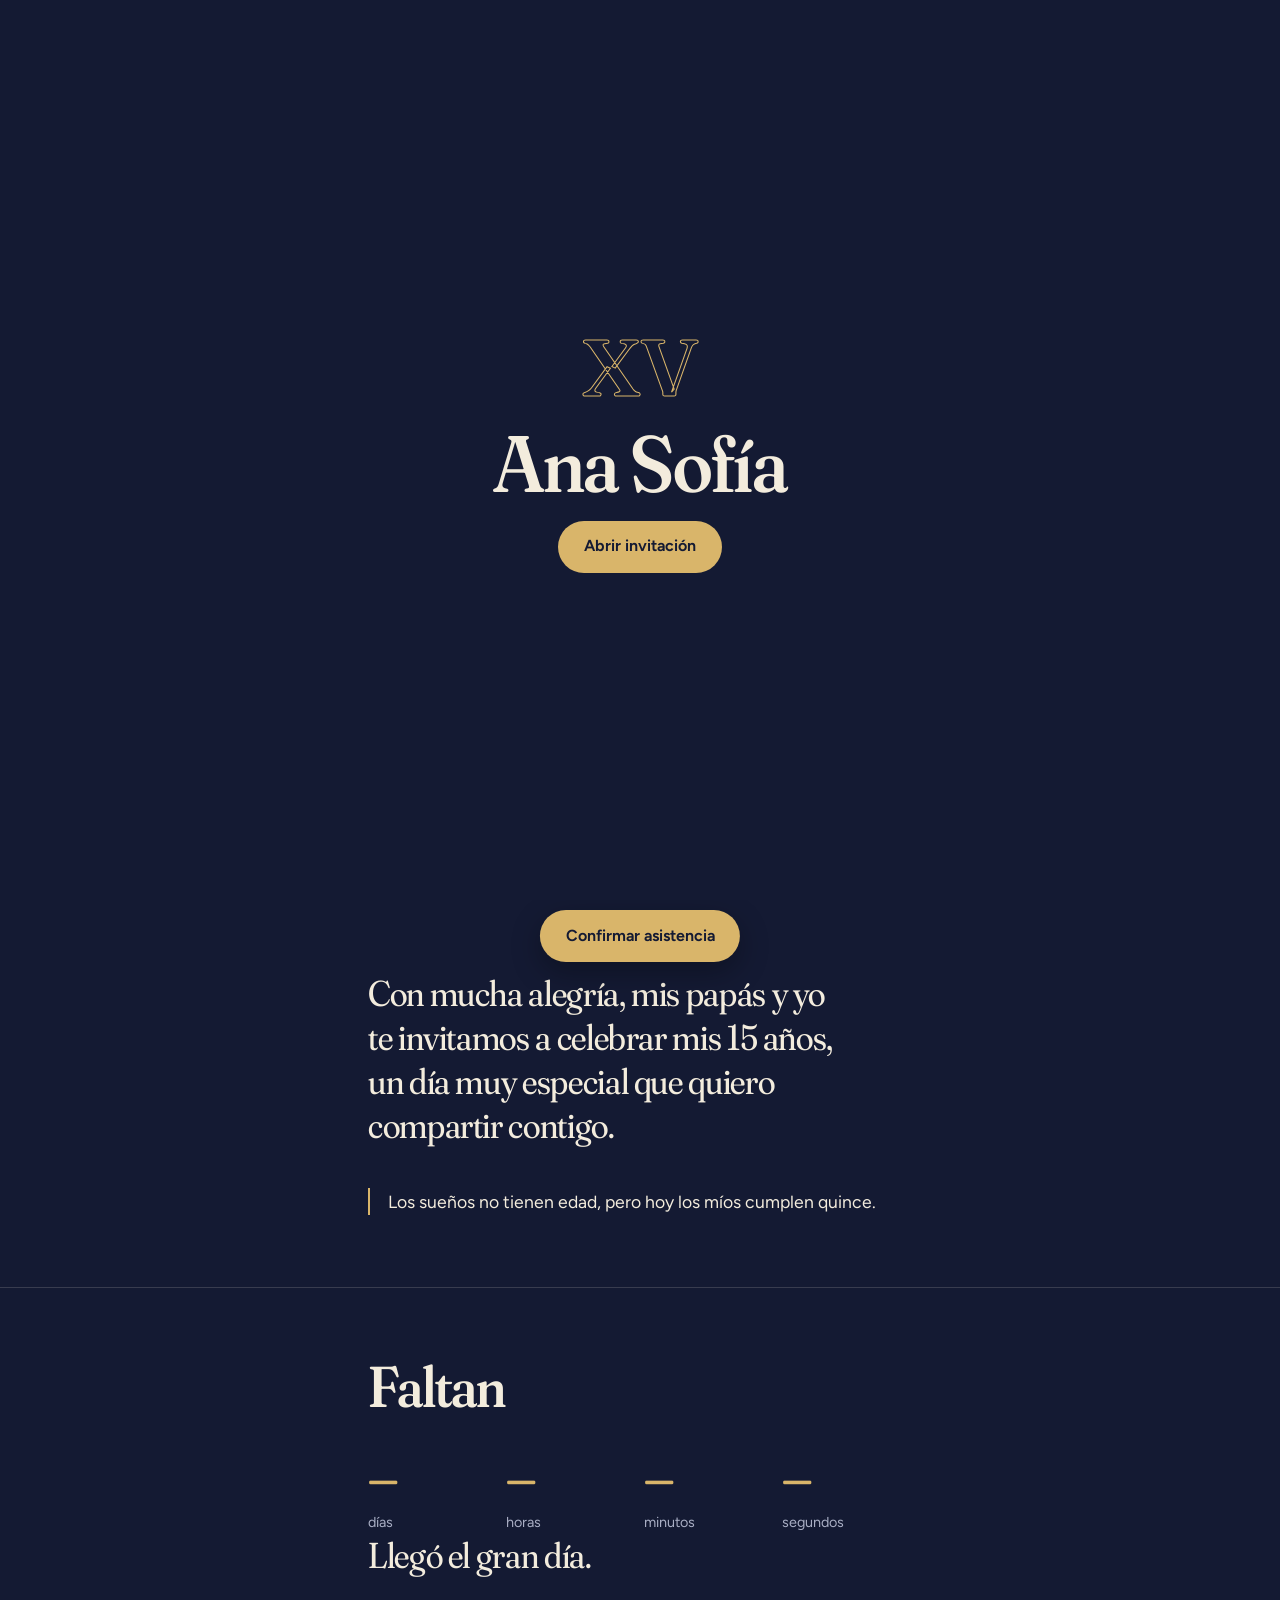
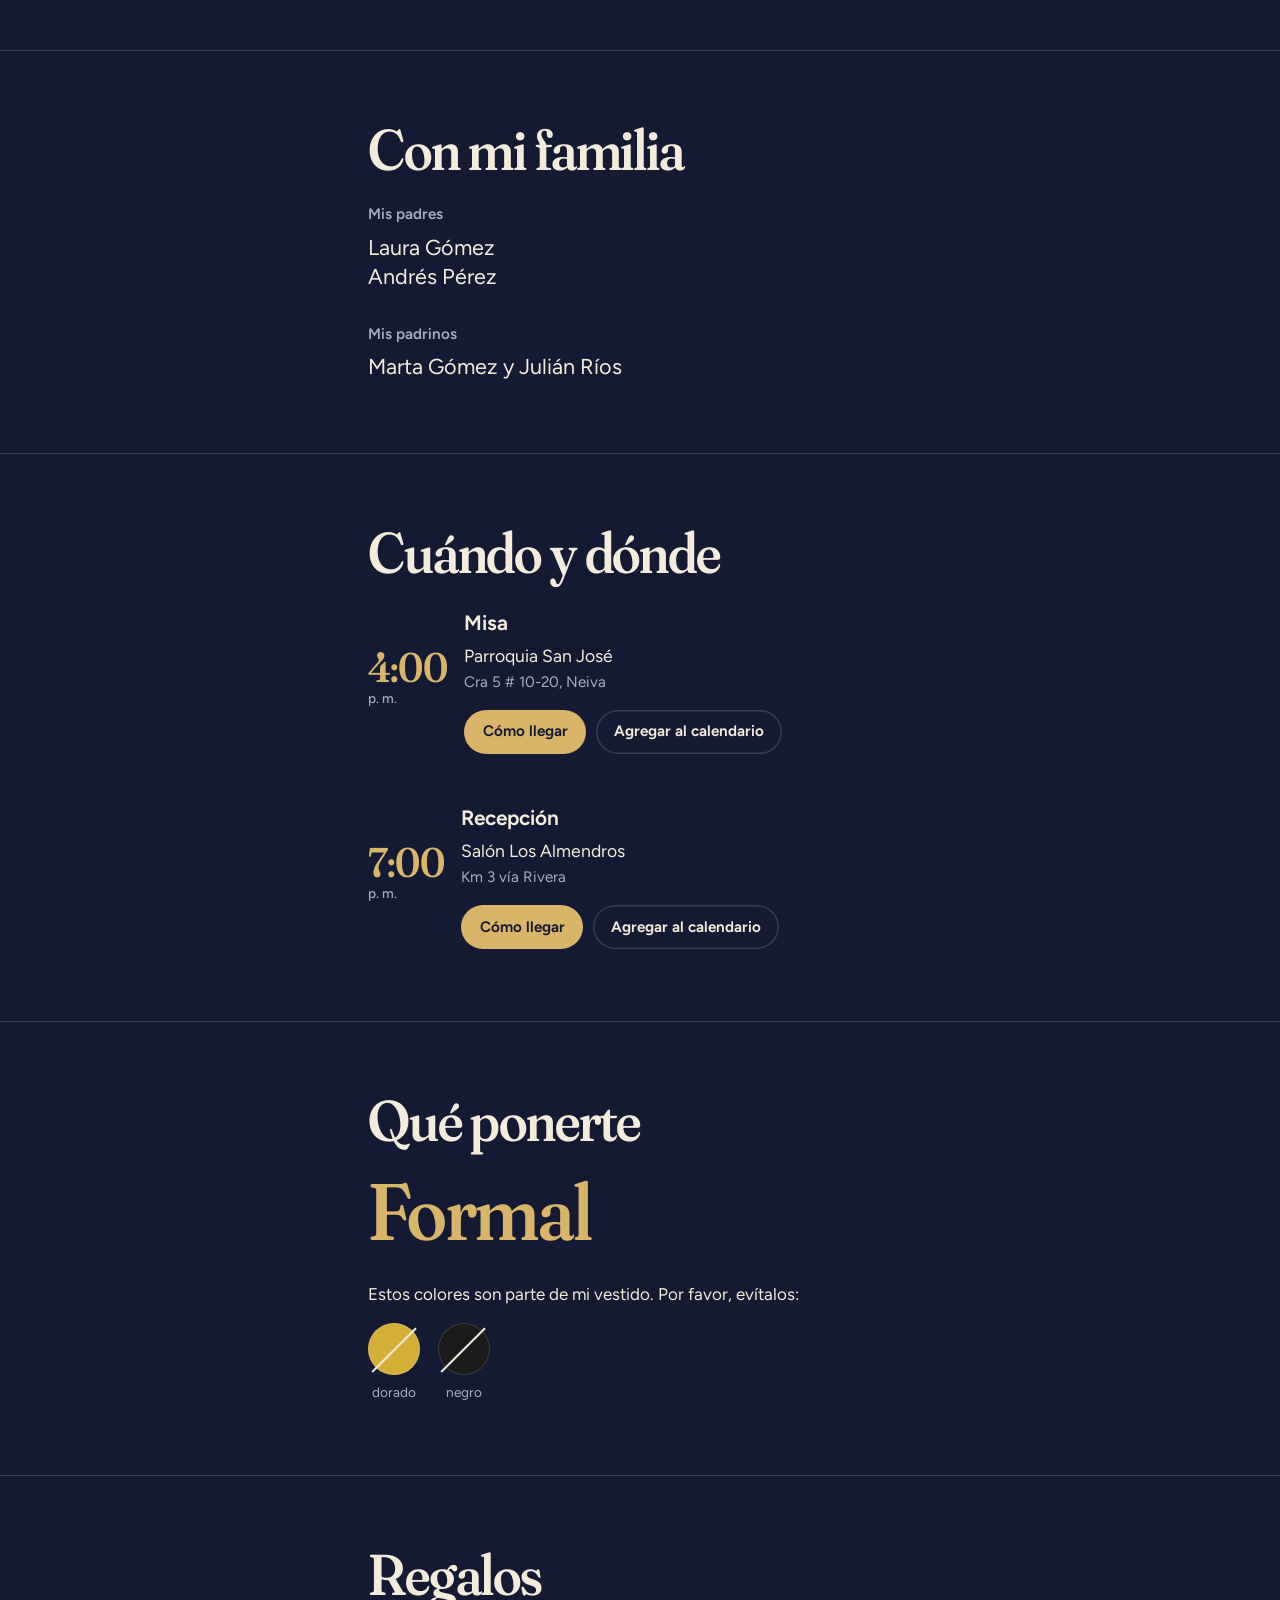
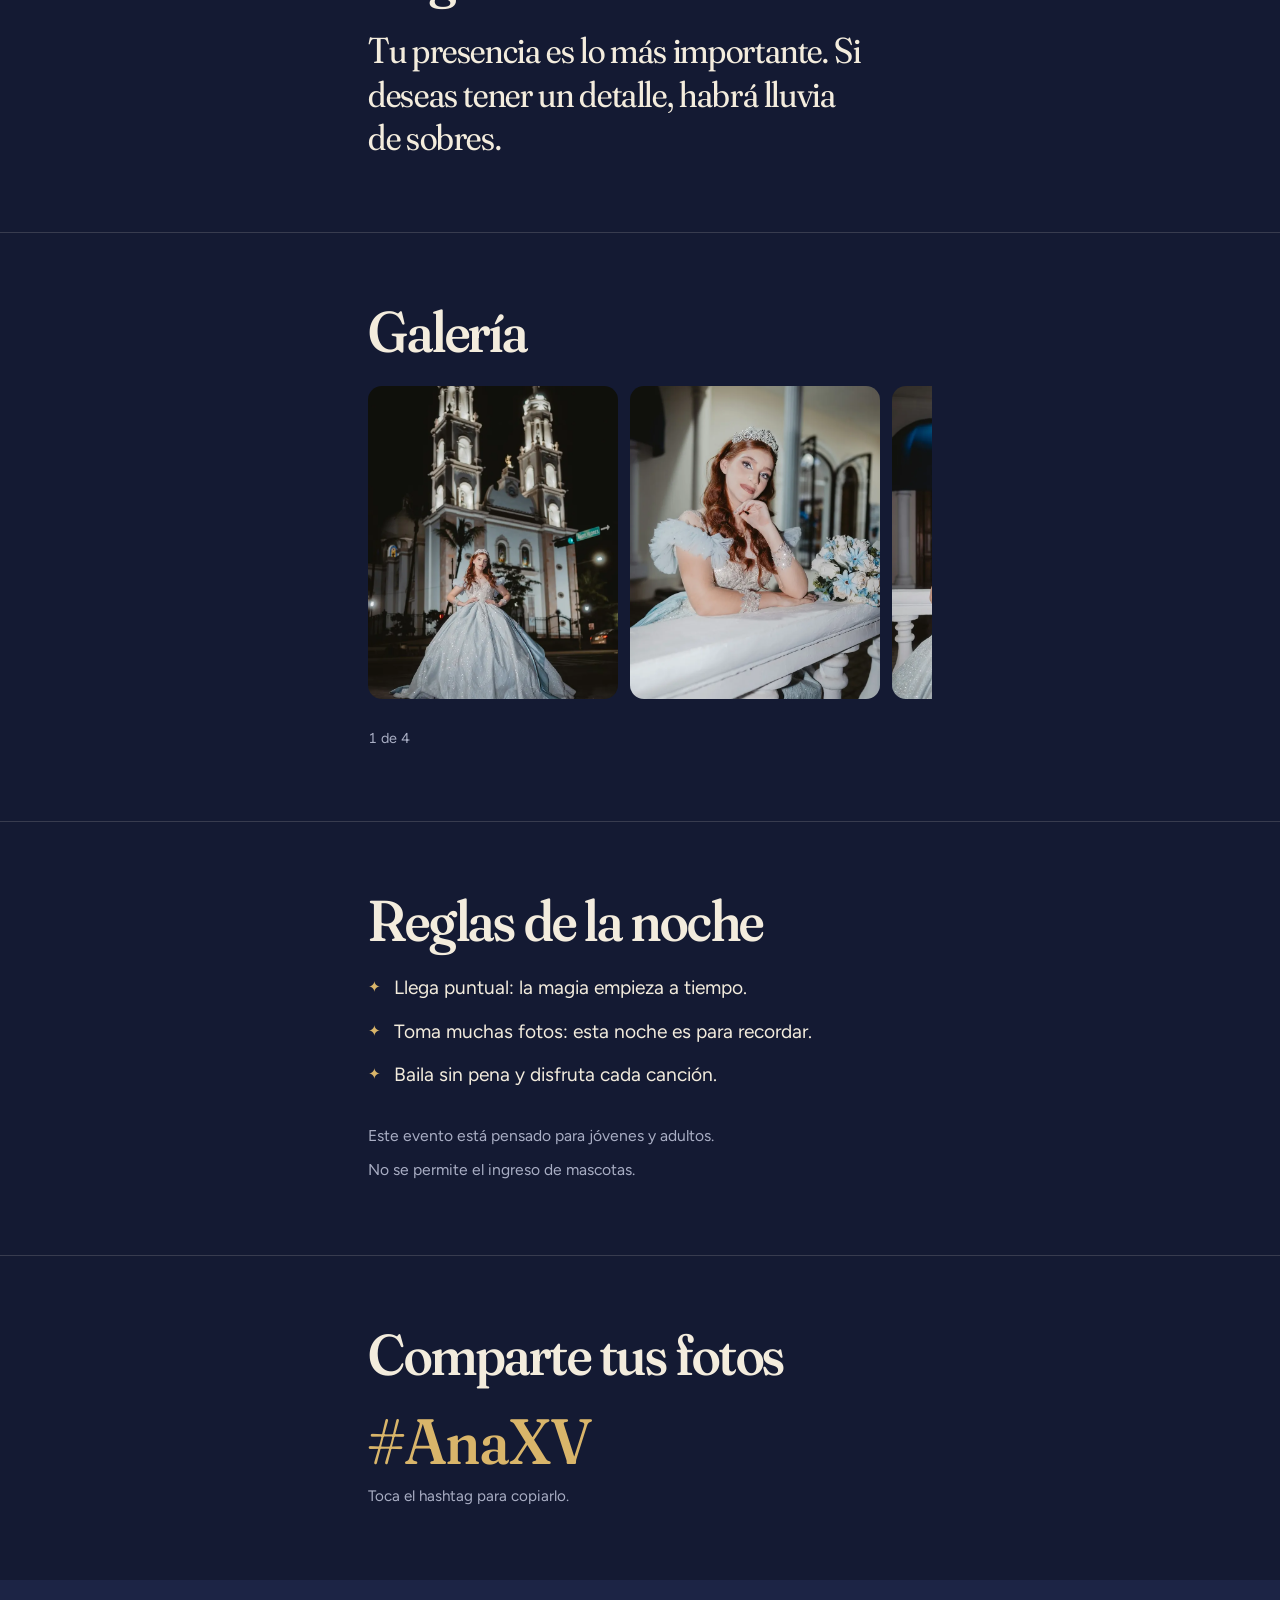
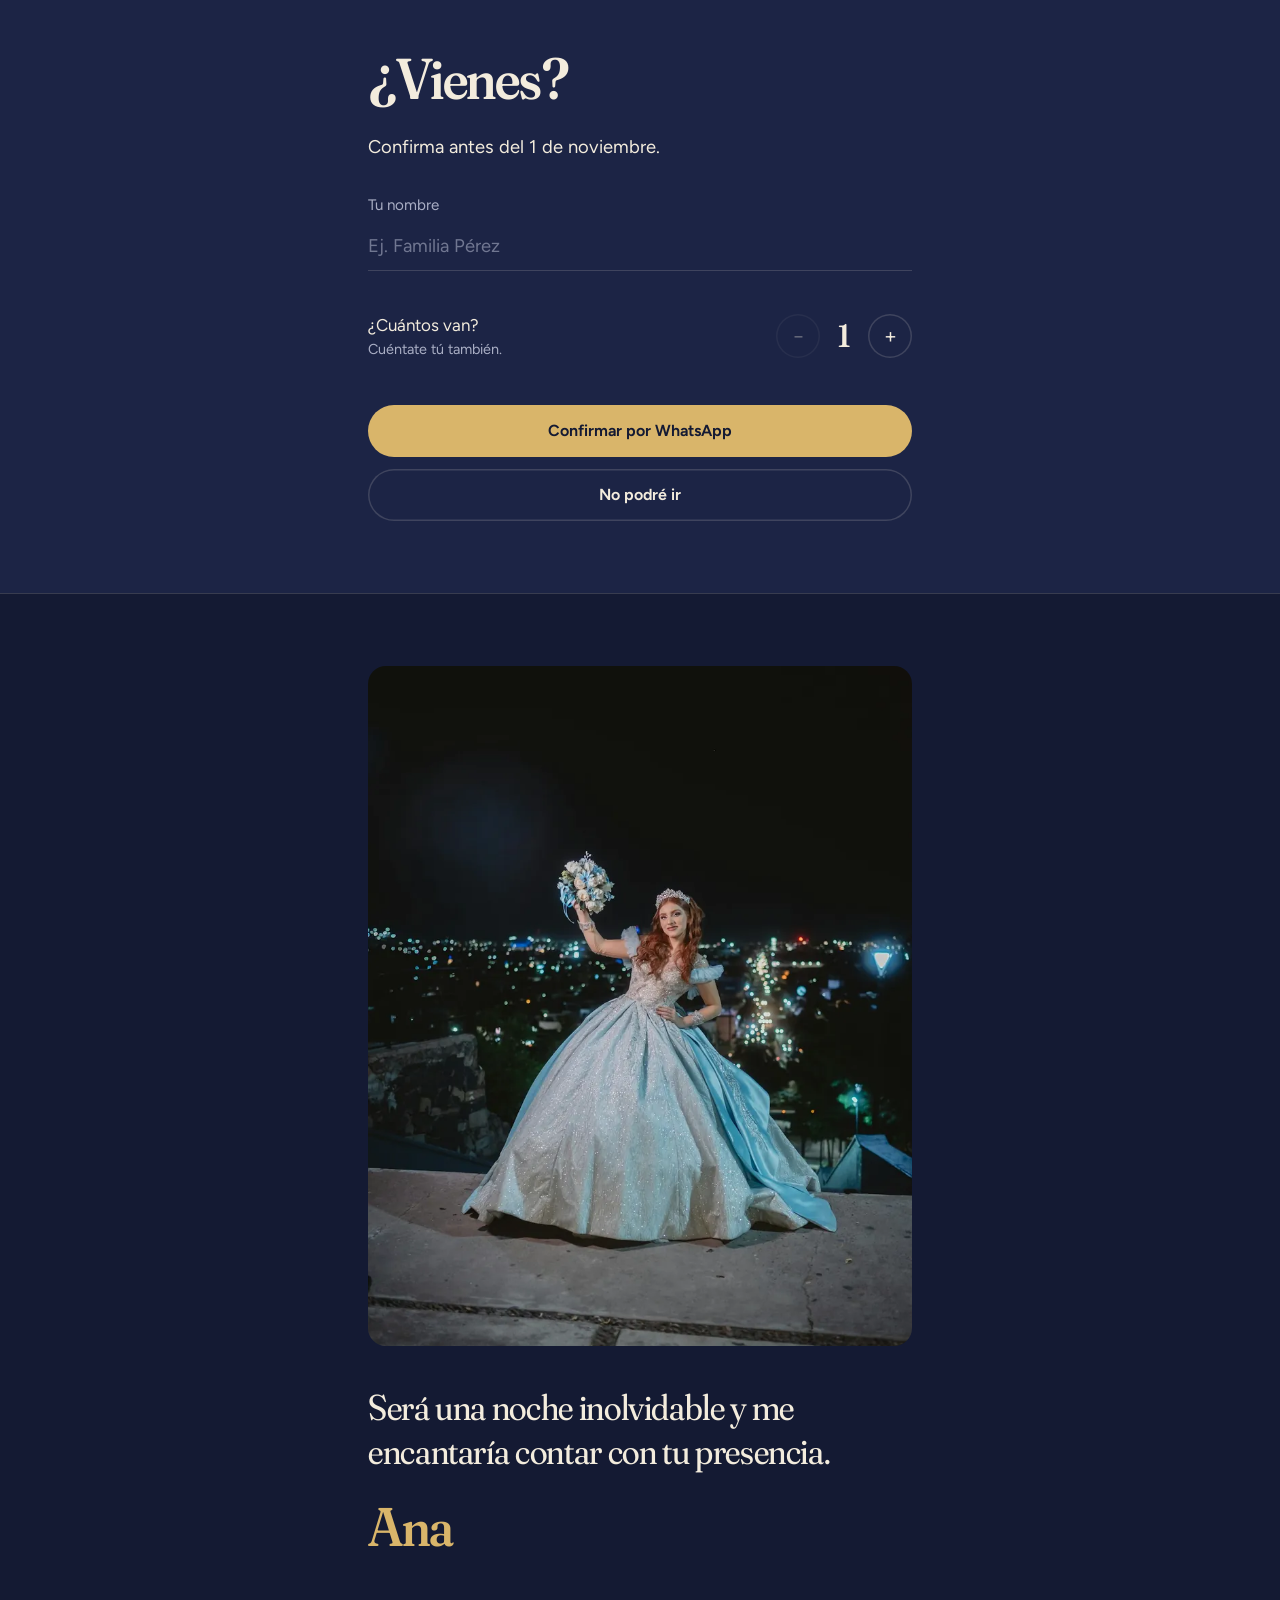
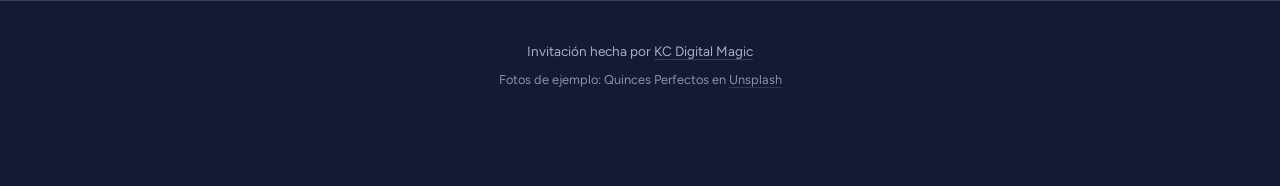
==== xv-ana-2611/index.html @ 0a664512 "Publicación desde e0c5e46" ====
<!doctype html>
<html lang="es" data-tema="noche-dorada" class="con-fotos">
<head>
<meta charset="utf-8">
<meta name="viewport" content="width=device-width, initial-scale=1, viewport-fit=cover">
<meta name="robots" content="noindex, nofollow">
<meta name="theme-color" content="#141A33">
<link rel="icon" href="data:image/svg+xml,%3Csvg%20xmlns%3D%22http%3A//www.w3.org/2000/svg%22%20viewBox%3D%220%200%2064%2064%22%3E%3Crect%20width%3D%2264%22%20height%3D%2264%22%20rx%3D%2214%22%20fill%3D%22%23141A33%22/%3E%3Ctext%20x%3D%2232%22%20y%3D%2244%22%20font-family%3D%22Georgia%2Cserif%22%20font-size%3D%2234%22%20text-anchor%3D%22middle%22%20fill%3D%22%23D9B56A%22%3EXV%3C/text%3E%3C/svg%3E">
<title>Mis XV años: Ana Sofía</title>
<meta name="description" content="Sábado 14 de noviembre de 2026. Con mucha alegría, mis papás y yo te invitamos a celebrar mis 15 años, un día muy especial que quiero compartir contigo.">
<meta property="og:type" content="website">
<meta property="og:title" content="Mis XV años: Ana Sofía">
<meta property="og:description" content="Sábado 14 de noviembre de 2026. Toca para abrir tu invitación.">
<meta property="og:image" content="https://basic.kcdigitalmagic.com/xv-ana-2611/og.jpg">
<meta property="og:image:width" content="1200">
<meta property="og:image:height" content="630">
<meta property="og:url" content="https://basic.kcdigitalmagic.com/xv-ana-2611/">
<script>document.documentElement.classList.add("js");if(!matchMedia("(prefers-reduced-motion: reduce)").matches)document.documentElement.classList.add("anima");</script>
<link rel="preload" href="../assets/fuentes/fraunces-latin-full-normal.woff2" as="font" type="font/woff2" crossorigin>
<link rel="preload" href="../assets/fuentes/figtree-latin-wght-normal.woff2" as="font" type="font/woff2" crossorigin>
<style>
@font-face{font-family:"Fraunces";src:url("../assets/fuentes/fraunces-latin-full-normal.woff2") format("woff2");font-weight:100 900;font-style:normal;font-display:swap}
@font-face{font-family:"Figtree";src:url("../assets/fuentes/figtree-latin-wght-normal.woff2") format("woff2");font-weight:300 900;font-style:normal;font-display:swap}
/* XV Moderna Póster — la invitación como cartel de su gran noche.
   Un solo momento orquestado (la apertura); el resto es tipografía grande y calma. */

/* ---------- Temas ---------- */
:root, [data-tema="noche-dorada"] {
  --fondo: #141A33;
  --fondo-2: #1C2445;
  --tinta: #F3ECDD;
  --tinta-suave: #A9AEC4;
  --acento: #D9B56A;
  --acento-tinta: #141A33;
  --linea: rgba(243, 236, 221, .16);
  --display: "Fraunces", Georgia, serif;
  --display-peso: 560;
  --display-ajustes: "opsz" 144, "SOFT" 60, "WONK" 0;
  --display-caja: none;
  --display-espaciado: -0.02em;
  --xv-relleno: transparent;
  --xv-trazo: var(--acento);
  --brillo: none;
}
[data-tema="rosa-neon"] {
  --fondo: #22081F;
  --fondo-2: #300B2C;
  --tinta: #FFEFF7;
  --tinta-suave: #D3A8C4;
  --acento: #FF3D8B;
  --acento-tinta: #22081F;
  --linea: rgba(255, 239, 247, .16);
  --display: "Big Shoulders Display", "Arial Narrow", sans-serif;
  --display-peso: 800;
  --display-ajustes: normal;
  --display-caja: uppercase;
  --display-espaciado: 0.01em;
  --xv-relleno: transparent;
  --xv-trazo: var(--acento);
  --brillo: 0 0 18px rgba(255, 61, 139, .55), 0 0 48px rgba(255, 61, 139, .3);
}
[data-tema="lila-minimal"] {
  --fondo: #EEE8F7;
  --fondo-2: #E3DAF2;
  --tinta: #2A1E45;
  --tinta-suave: #6C5F87;
  --acento: #7D5FC4;
  --acento-tinta: #FFFFFF;
  --linea: rgba(42, 30, 69, .14);
  --display: "Instrument Serif", Georgia, serif;
  --display-peso: 400;
  --display-ajustes: normal;
  --display-caja: none;
  --display-espaciado: -0.01em;
  --xv-relleno: transparent;
  --xv-trazo: var(--acento);
  --brillo: none;
}

/* ---------- Base ---------- */
*, *::before, *::after { box-sizing: border-box; }
html { -webkit-text-size-adjust: 100%; scroll-behavior: smooth; }
body {
  margin: 0;
  background: var(--fondo);
  color: var(--tinta);
  font-family: "Figtree", system-ui, sans-serif;
  font-size: 1.0625rem;
  line-height: 1.55;
  -webkit-font-smoothing: antialiased;
  overflow-x: hidden;
}
img, svg { display: block; max-width: 100%; }
a { color: inherit; }
button { font: inherit; color: inherit; }
:focus-visible { outline: 2px solid var(--acento); outline-offset: 3px; border-radius: 4px; }
.sr { position: absolute; width: 1px; height: 1px; overflow: hidden; clip: rect(0 0 0 0); white-space: nowrap; }

.display {
  font-family: var(--display);
  font-weight: var(--display-peso);
  font-variation-settings: var(--display-ajustes);
  text-transform: var(--display-caja);
  letter-spacing: var(--display-espaciado);
  line-height: .92;
}

.contenedor { width: min(100% - 2.5rem, 34rem); margin-inline: auto; }

/* ---------- Telón de apertura ---------- */
.telon { display: none; }
.js .telon {
  position: fixed; inset: 0; z-index: 50;
  display: grid; place-items: center;
  background: var(--fondo);
  padding: 2rem;
  text-align: center;
}
.telon-caja { display: grid; gap: 1.25rem; justify-items: center; }
.telon-para { margin: 0; color: var(--tinta-suave); font-size: 1rem; }
.telon-para strong { color: var(--tinta); font-weight: 600; }
.telon-nombre { margin: 0; font-size: clamp(2.75rem, 14vw, 5rem); }
.telon-xv { width: 7.5rem; color: var(--acento); }
.boton {
  display: inline-flex; align-items: center; justify-content: center; gap: .5rem;
  min-height: 3.25rem; padding: .85rem 1.6rem;
  border: 0; border-radius: 999px;
  background: var(--acento); color: var(--acento-tinta);
  font-weight: 650; font-size: 1rem; text-decoration: none;
  cursor: pointer;
  transition: transform .15s ease;
}
.boton:active { transform: scale(.97); }
.boton-sec {
  background: transparent; color: var(--tinta);
  box-shadow: inset 0 0 0 1.5px var(--linea);
}
.telon.abriendo { animation: telon-sube .9s cubic-bezier(.7, 0, .2, 1) forwards; }
@keyframes telon-sube { to { clip-path: inset(0 0 100% 0); } }
.js .telon { clip-path: inset(0 0 0 0); }

/* ---------- Portada (el cartel) ---------- */
.portada {
  position: relative;
  min-height: 100svh;
  display: grid;
  align-content: end;
  overflow: hidden;
  isolation: isolate;
}
.portada-fondo { position: absolute; inset: 0; z-index: -1; }
.portada-fondo img {
  width: 100%; height: 100%; object-fit: cover; object-position: center 25%;
}
.portada-fondo::after {
  content: ""; position: absolute; inset: 0;
  background: linear-gradient(180deg, transparent 35%, color-mix(in srgb, var(--fondo) 70%, transparent) 62%, var(--fondo) 92%);
}
.portada-fondo .arte { width: 100%; height: 100%; color: var(--acento); }
.sin-fotos .portada-fondo::after {
  background: linear-gradient(180deg, transparent 50%, var(--fondo) 96%);
}

.xv {
  position: absolute; top: max(4vh, 1.5rem); right: -4vw;
  width: min(78vw, 30rem);
  color: var(--xv-trazo);
  filter: drop-shadow(var(--brillo, none));
  pointer-events: none;
}
[data-tema="rosa-neon"] .xv { filter: drop-shadow(0 0 10px rgba(255, 61, 139, .7)); }
.xv text {
  font-family: var(--display);
  font-weight: var(--display-peso);
  font-variation-settings: var(--display-ajustes);
  fill: var(--xv-relleno);
  stroke: currentColor;
  stroke-width: 1.4;
  stroke-dasharray: 900;
  stroke-dashoffset: 0;
}

.portada-texto { padding: 0 1.25rem 5.5rem; width: min(100%, 40rem); }
.para {
  margin: 0 0 1rem; font-size: .95rem; color: var(--tinta-suave);
}
.para[hidden] { display: none; }
.para strong { color: var(--tinta); font-weight: 600; }
.nombre {
  margin: 0;
  font-size: clamp(3.4rem, 19vw, 8.5rem);
  text-shadow: var(--brillo);
  overflow-wrap: anywhere;
}
.nombre .letra { display: inline-block; }
.nombre .palabra { display: inline-block; white-space: nowrap; }
.fecha-portada {
  margin: 1.1rem 0 0;
  display: flex; flex-wrap: wrap; align-items: baseline; gap: .15rem .6rem;
  font-size: 1.05rem; color: var(--tinta);
}
.fecha-portada .dia-num { font-family: var(--display); font-size: 1.6em; color: var(--acento); line-height: 1; font-variation-settings: var(--display-ajustes); font-weight: var(--display-peso); }

.bajar {
  position: absolute; bottom: 1rem; right: 1.25rem;
  width: 2.75rem; height: 2.75rem; border-radius: 50%;
  display: grid; place-items: center;
  box-shadow: inset 0 0 0 1.5px var(--linea);
  color: var(--tinta); text-decoration: none;
}

/* El XV se aleja al hacer scroll, solo donde el navegador lo soporta */
@supports (animation-timeline: scroll()) {
  @media (prefers-reduced-motion: no-preference) {
    .xv {
      animation: xv-aleja linear both;
      animation-timeline: scroll(root);
      animation-range: 0 100svh;
    }
    @keyframes xv-aleja { to { transform: translateY(-18vh) scale(1.35); opacity: 0; } }
  }
}

/* ---------- Secciones ---------- */
.seccion { padding: 4.5rem 0; border-top: 1px solid var(--linea); }
.seccion:first-of-type { border-top: 0; }
.titulo {
  margin: 0 0 1.75rem;
  font-size: clamp(2.4rem, 11vw, 3.6rem);
  color: var(--tinta);
}
.texto-grande {
  margin: 0;
  font-family: var(--display);
  font-variation-settings: var(--display-ajustes);
  font-weight: 400;
  font-size: clamp(1.6rem, 6.8vw, 2.25rem);
  line-height: 1.22;
  letter-spacing: -0.01em;
  text-wrap: pretty;
}
[data-tema="rosa-neon"] .texto-grande { font-family: "Figtree", sans-serif; font-weight: 500; letter-spacing: -0.02em; }
.suave { color: var(--tinta-suave); }

/* Mensaje y cita */
.cita { margin: 2.5rem 0 0; padding-left: 1.1rem; border-left: 2px solid var(--acento); }
.cita p { margin: 0; font-size: 1.1rem; }
.cita footer { margin-top: .5rem; color: var(--tinta-suave); font-size: .95rem; }

/* Cuenta regresiva */
.cuenta { display: grid; grid-template-columns: repeat(4, 1fr); gap: .5rem; margin: 0; }
.cuenta div { display: grid; gap: .2rem; }
.cuenta dd {
  margin: 0; order: -1;
  font-family: var(--display); font-weight: var(--display-peso);
  font-variation-settings: var(--display-ajustes);
  font-size: clamp(2.6rem, 13vw, 4.2rem); line-height: 1;
  font-variant-numeric: tabular-nums; color: var(--acento);
  text-shadow: var(--brillo);
}
.cuenta dt { color: var(--tinta-suave); font-size: .9rem; }
.cuenta-fin { margin: 0; }

/* Familia */
.familia { display: grid; gap: 2rem; }
.familia h3 { margin: 0 0 .35rem; font-size: .95rem; font-weight: 600; color: var(--tinta-suave); }
.familia p { margin: 0; font-size: 1.35rem; line-height: 1.35; }

/* Momentos: es una secuencia en el tiempo */
.momentos { list-style: none; margin: 0; padding: 0; display: grid; gap: 3rem; }
.momento { display: grid; grid-template-columns: auto 1fr; gap: 0 1.1rem; }
.momento-hora {
  grid-row: span 4;
  align-self: start;
  font-family: var(--display); font-weight: var(--display-peso);
  font-variation-settings: var(--display-ajustes);
  font-size: 2.6rem; line-height: .9; color: var(--acento);
  text-shadow: var(--brillo);
  min-width: 4.2rem;
}
.momento-hora small { display: block; font-family: "Figtree", sans-serif; font-size: .85rem; font-weight: 500; color: var(--tinta-suave); margin-top: .35rem; letter-spacing: 0; text-transform: none; }
.momento h3 { margin: 0; font-size: 1.3rem; font-weight: 650; }
.momento-lugar { margin: .15rem 0 0; font-size: 1.1rem; }
.momento-dir { margin: .1rem 0 0; color: var(--tinta-suave); font-size: .95rem; }
.momento-acciones { display: flex; flex-wrap: wrap; gap: .6rem; margin-top: 1rem; }
.momento-acciones .boton { min-height: 2.75rem; padding: .6rem 1.15rem; font-size: .95rem; }

/* Vestimenta */
.nivel { margin: 0; font-size: clamp(3rem, 16vw, 5rem); color: var(--acento); text-shadow: var(--brillo); }
.reservados { margin-top: 2rem; }
.reservados p { margin: 0 0 1rem; }
.muestras { display: flex; flex-wrap: wrap; gap: 1.1rem; list-style: none; margin: 0; padding: 0; }
.muestra { display: grid; justify-items: center; gap: .4rem; font-size: .85rem; color: var(--tinta-suave); }
.muestra span:first-child {
  position: relative; width: 3.25rem; height: 3.25rem; border-radius: 50%;
  background: var(--color); box-shadow: inset 0 0 0 1px var(--linea);
}
.muestra span:first-child::after {
  content: ""; position: absolute; left: -10%; right: -10%; top: 50%; height: 2px;
  background: var(--tinta); transform: rotate(-45deg);
}
.nota { margin-top: 1.5rem; }

/* Regalos */
.regalo .boton { margin-top: 1.5rem; }

/* Galería: carrusel con snap */
.galeria {
  display: flex; gap: .75rem;
  overflow-x: auto; scroll-snap-type: x mandatory;
  padding: 0 1.25rem 1rem; margin: 0 -1.25rem;
  scrollbar-width: none;
}
.galeria::-webkit-scrollbar { display: none; }
.galeria figure { flex: 0 0 82%; margin: 0; scroll-snap-align: center; border-radius: 14px; overflow: hidden; aspect-ratio: 4 / 5; background: var(--fondo-2); }
.galeria img { width: 100%; height: 100%; object-fit: cover; }
.galeria-cuenta { margin: .75rem 0 0; color: var(--tinta-suave); font-size: .9rem; font-variant-numeric: tabular-nums; }

/* Reglas y avisos */
.reglas { list-style: none; margin: 0; padding: 0; display: grid; gap: 1.1rem; }
.reglas li { display: grid; grid-template-columns: 1.6rem 1fr; font-size: 1.2rem; line-height: 1.35; }
.reglas li::before { content: "✦"; color: var(--acento); font-size: .95rem; line-height: 1.6; }
.avisos { margin-top: 2.25rem; display: grid; gap: .6rem; color: var(--tinta-suave); font-size: .98rem; }
.avisos p { margin: 0; }

/* Hashtag */
.hashtag {
  display: block; width: 100%; text-align: left;
  background: none; border: 0; padding: 0; cursor: pointer;
  font-family: var(--display); font-weight: var(--display-peso);
  font-variation-settings: var(--display-ajustes); text-transform: var(--display-caja);
  font-size: clamp(2.4rem, 12vw, 4rem); line-height: 1; color: var(--acento);
  text-shadow: var(--brillo); overflow-wrap: anywhere;
}
.hashtag-estado { margin: .75rem 0 0; color: var(--tinta-suave); font-size: .95rem; min-height: 1.5em; }

/* Confirmación */
.confirmar { background: var(--fondo-2); border-top: 0; }
.limite { margin: 0 0 2rem; font-size: 1.15rem; }
.cupos { display: flex; align-items: center; gap: 1rem; margin: 0 0 1.75rem; }
.cupos-label { flex: 1; }
.cupos-label small { display: block; color: var(--tinta-suave); font-size: .9rem; }
.contador { display: flex; align-items: center; gap: .25rem; }
.contador button {
  width: 2.75rem; height: 2.75rem; border-radius: 50%; border: 0; cursor: pointer;
  background: transparent; box-shadow: inset 0 0 0 1.5px var(--linea); font-size: 1.3rem;
}
.contador button:disabled { opacity: .35; cursor: default; }
.contador output { min-width: 2.5rem; text-align: center; font-family: var(--display); font-size: 2rem; font-weight: var(--display-peso); font-variation-settings: var(--display-ajustes); }
.confirmar-acciones { display: grid; gap: .75rem; }
.confirmar-acciones .boton { width: 100%; }

/* Barra flotante de confirmación */
.flotante {
  position: fixed; left: 50%; bottom: max(1rem, env(safe-area-inset-bottom)); z-index: 20;
  transform: translate(-50%, 150%);
  transition: transform .4s cubic-bezier(.2, .8, .2, 1);
  box-shadow: 0 10px 30px rgba(0, 0, 0, .3);
  white-space: nowrap;
}
.flotante.visible { transform: translate(-50%, 0); }

/* Cierre */
.cierre { padding-bottom: 3rem; }
.cierre-foto { margin: 0 0 2.5rem; border-radius: 18px; overflow: hidden; aspect-ratio: 4 / 5; }
.cierre-foto img { width: 100%; height: 100%; object-fit: cover; }
.cierre-arte { margin: 0 0 2rem; width: 9rem; color: var(--acento); }
.firma { margin: 1.75rem 0 0; font-size: clamp(2.2rem, 11vw, 3.4rem); color: var(--acento); text-shadow: var(--brillo); }
.pie { padding: 2.5rem 0 6rem; text-align: center; color: var(--tinta-suave); font-size: .85rem; border-top: 1px solid var(--linea); }
.pie p { margin: 0; }
.pie .creditos { margin-top: .5rem; font-size: .8rem; opacity: .8; }
.pie a { text-decoration-color: var(--linea); text-underline-offset: 3px; }

/* ---------- Movimiento ---------- */
/* Estado inicial para la apertura (solo con JS y sin preferencia de movimiento reducido) */
.js.anima .nombre .letra { opacity: 0; transform: translateY(.45em) rotate(4deg); }
.js.anima .xv text { stroke-dashoffset: 900; }
.js.anima .fecha-portada, .js.anima .para, .js.anima .portada-fondo { opacity: 0; }

@media (prefers-reduced-motion: reduce) {
  html { scroll-behavior: auto; }
  .flotante { transition: none; }
}

@media (min-width: 48rem) {
  .portada-texto { padding: 0 3rem 4rem; }
  .xv { right: 2vw; }
  .galeria figure { flex-basis: 46%; }
}

/* Nombre del invitado al confirmar */
.rsvp-nombre { display: grid; gap: .4rem; margin: 0 0 1.5rem; }
.rsvp-nombre span { font-size: .95rem; color: var(--tinta-suave); }
.rsvp-nombre input {
  font: inherit; color: var(--tinta); background: transparent;
  border: 0; border-bottom: 1.5px solid var(--linea); border-radius: 0;
  padding: .55rem 0; font-size: 1.15rem;
}
.rsvp-nombre input:focus { outline: none; border-bottom-color: var(--acento); }
.rsvp-nombre input::placeholder { color: var(--tinta-suave); opacity: .6; }

</style>
</head>
<body>

<div class="telon" id="telon" role="dialog" aria-modal="true" aria-labelledby="telon-nombre">
  <div class="telon-caja">
    <svg class="telon-xv" viewBox="0 0 300 200" aria-hidden="true"><text x="5" y="172" font-size="200" textLength="290" lengthAdjust="spacingAndGlyphs" fill="none" stroke="currentColor" stroke-width="2.4" style="font-family:var(--display);font-weight:var(--display-peso);font-variation-settings:var(--display-ajustes)">XV</text></svg>
    <p class="telon-nombre display" id="telon-nombre">Ana Sofía</p>
    <button class="boton" id="abrir" type="button">Abrir invitación</button>
  </div>
</div>

<main>
<header class="portada" id="inicio">
  <div class="portada-fondo">
    <img src="ana-portada.webp" alt="Ana Sofía" fetchpriority="high">
    
  </div>
  <svg class="xv" viewBox="0 0 300 200" aria-hidden="true"><text x="5" y="172" font-size="200" textLength="290" lengthAdjust="spacingAndGlyphs">XV</text></svg>
  <div class="portada-texto">
    <h1 class="nombre display" aria-label="Ana Sofía"><span class="palabra" aria-hidden="true"><span class="letra">A</span><span class="letra">n</span><span class="letra">a</span></span> <span class="palabra" aria-hidden="true"><span class="letra">S</span><span class="letra">o</span><span class="letra">f</span><span class="letra">í</span><span class="letra">a</span></span></h1>
    <p class="fecha-portada"><span class="dia-num">14</span><span>noviembre 2026</span><span class="suave">sábado</span></p>
  </div>
  <a class="bajar" href="#mensaje" aria-label="Ver la invitación">
    <svg width="18" height="18" viewBox="0 0 18 18" aria-hidden="true"><path d="M9 3v12M3.5 9.5 9 15l5.5-5.5" fill="none" stroke="currentColor" stroke-width="1.6" stroke-linecap="round" stroke-linejoin="round"/></svg>
  </a>
</header>

<section class="seccion" id="mensaje">
  <div class="contenedor">
    <p class="texto-grande">Con mucha alegría, mis papás y yo te invitamos a celebrar mis 15 años, un día muy especial que quiero compartir contigo.</p>
    
    <blockquote class="cita">
      <p>Los sueños no tienen edad, pero hoy los míos cumplen quince.</p>
      
    </blockquote>
    
  </div>
</section>

<section class="seccion" aria-labelledby="t-cuenta">
  <div class="contenedor">
    <h2 class="titulo display" id="t-cuenta">Faltan</h2>
    <dl class="cuenta" id="cuenta">
      <div><dt>días</dt><dd data-u="d">–</dd></div>
      <div><dt>horas</dt><dd data-u="h">–</dd></div>
      <div><dt>minutos</dt><dd data-u="m">–</dd></div>
      <div><dt>segundos</dt><dd data-u="s">–</dd></div>
    </dl>
    <p class="cuenta-fin texto-grande" id="cuenta-fin" hidden>Llegó el gran día.</p>
  </div>
</section>


<section class="seccion" aria-labelledby="t-familia">
  <div class="contenedor">
    <h2 class="titulo display" id="t-familia">Con mi familia</h2>
    <div class="familia">
      <div><h3>Mis padres</h3><p>Laura Gómez<br>Andrés Pérez</p></div>
      <div><h3>Mis padrinos</h3><p>Marta Gómez y Julián Ríos</p></div>
    </div>
  </div>
</section>


<section class="seccion" aria-labelledby="t-momentos">
  <div class="contenedor">
    <h2 class="titulo display" id="t-momentos">Cuándo y dónde</h2>
    <ol class="momentos">
      
      <li class="momento">
        <p class="momento-hora display" aria-label="4:00 de la tarde">4:00<small>p. m.</small></p>
        <h3>Misa</h3>
        <p class="momento-lugar">Parroquia San José</p>
        <p class="momento-dir">Cra 5 # 10-20, Neiva</p>
        <div class="momento-acciones">
          <a class="boton" href="https://maps.app.goo.gl/ejemplo1" target="_blank" rel="noopener">Cómo llegar</a>
          <a class="boton boton-sec" href="#" target="_blank" rel="noopener" data-calendario="0">Agregar al calendario</a>
        </div>
      </li>
      
      <li class="momento">
        <p class="momento-hora display" aria-label="7:00 de la noche">7:00<small>p. m.</small></p>
        <h3>Recepción</h3>
        <p class="momento-lugar">Salón Los Almendros</p>
        <p class="momento-dir">Km 3 vía Rivera</p>
        <div class="momento-acciones">
          <a class="boton" href="https://maps.app.goo.gl/ejemplo2" target="_blank" rel="noopener">Cómo llegar</a>
          <a class="boton boton-sec" href="#" target="_blank" rel="noopener" data-calendario="1">Agregar al calendario</a>
        </div>
      </li>
      
    </ol>
  </div>
</section>


<section class="seccion" aria-labelledby="t-vestimenta">
  <div class="contenedor">
    <h2 class="titulo display" id="t-vestimenta">Qué ponerte</h2>
    <p class="nivel display">Formal</p>
    
    <div class="reservados">
      <p>Estos colores son parte de mi vestido. Por favor, evítalos:</p>
      <ul class="muestras">
        <li class="muestra"><span style="--color: #D4AF37" aria-hidden="true"></span><span>dorado</span></li><li class="muestra"><span style="--color: #1A1A1A" aria-hidden="true"></span><span>negro</span></li>
      </ul>
    </div>
    
    
  </div>
</section>



<section class="seccion regalo" aria-labelledby="t-regalos">
  <div class="contenedor">
    <h2 class="titulo display" id="t-regalos">Regalos</h2>
    <p class="texto-grande">Tu presencia es lo más importante. Si deseas tener un detalle, habrá lluvia de sobres.</p>
    
  </div>
</section>



<section class="seccion" aria-labelledby="t-galeria">
  <div class="contenedor">
    <h2 class="titulo display" id="t-galeria">Galería</h2>
    <div class="galeria" tabindex="0" aria-label="Fotos, desliza para ver más">
      <figure><img src="ana-g1.webp" alt="Foto 1 de Ana Sofía" loading="lazy"></figure><figure><img src="ana-g2.webp" alt="Foto 2 de Ana Sofía" loading="lazy"></figure><figure><img src="ana-g3.webp" alt="Foto 3 de Ana Sofía" loading="lazy"></figure><figure><img src="ana-g4.webp" alt="Foto 4 de Ana Sofía" loading="lazy"></figure>
    </div>
    <p class="galeria-cuenta" aria-hidden="true">1 de 4</p>
  </div>
</section>



<section class="seccion" aria-labelledby="t-reglas">
  <div class="contenedor">
    
    <h2 class="titulo display" id="t-reglas">Reglas de la noche</h2>
    <ul class="reglas"><li>Llega puntual: la magia empieza a tiempo.</li><li>Toma muchas fotos: esta noche es para recordar.</li><li>Baila sin pena y disfruta cada canción.</li></ul>
    
    <div class="avisos"><p>Este evento está pensado para jóvenes y adultos.</p><p>No se permite el ingreso de mascotas.</p></div>
  </div>
</section>



<section class="seccion" aria-labelledby="t-hashtag">
  <div class="contenedor">
    <h2 class="titulo display" id="t-hashtag">Comparte tus fotos</h2>
    <button class="hashtag" type="button">#AnaXV</button>
    <p class="hashtag-estado" aria-live="polite">Toca el hashtag para copiarlo.</p>
  </div>
</section>


<section class="seccion confirmar" id="confirmar" aria-labelledby="t-confirmar">
  <div class="contenedor">
    <h2 class="titulo display" id="t-confirmar">¿Vienes?</h2>
    <p class="limite">Confirma antes del 1 de noviembre.</p>
    
    <label class="rsvp-nombre"><span>Tu nombre</span><input type="text" id="rsvp-nombre" autocomplete="name" maxlength="60" placeholder="Ej. Familia Pérez"></label>
    <div class="cupos">
      <p class="cupos-label">¿Cuántos van?<small id="cupos-nota">Cuéntate tú también.</small></p>
      <div class="contador">
        <button type="button" id="cupos-menos" aria-label="Uno menos">−</button>
        <output id="cupos-n" aria-live="polite">1</output>
        <button type="button" id="cupos-mas" aria-label="Uno más">+</button>
      </div>
    </div>
    <div class="confirmar-acciones">
      <a class="boton" href="https://wa.me/573000000000" target="_blank" rel="noopener" id="confirmar-si">Confirmar por WhatsApp</a>
      <a class="boton boton-sec" href="https://wa.me/573000000000" target="_blank" rel="noopener" id="confirmar-no">No podré ir</a>
    </div>
    
  </div>
</section>

<section class="seccion cierre" aria-label="Despedida">
  <div class="contenedor">
    <figure class="cierre-foto"><img src="ana-cierre.webp" alt="Ana Sofía" loading="lazy"></figure>
    
    <p class="texto-grande">Será una noche inolvidable y me encantaría contar con tu presencia.</p>
    <p class="firma display">Ana</p>
  </div>
</section>
</main>

<footer class="pie">
  <p>Invitación hecha por <a href="https://kcdigitalmagic.com" target="_blank" rel="noopener">KC Digital Magic</a></p>
  <p class="creditos">Fotos de ejemplo: Quinces Perfectos en <a href="https://unsplash.com" target="_blank" rel="noopener">Unsplash</a></p>
</footer>

<a class="boton flotante" href="#confirmar">Confirmar asistencia</a>

<script type="application/json" id="datos">{"confirmacion": {"fecha_limite": "2026-11-01", "link": null, "metodo": "whatsapp", "whatsapp": "+57 300 000 0000"}, "cupos_demo": null, "inicio": "2026-11-14T16:00:00", "momentos": [{"direccion": "Cra 5 # 10-20, Neiva", "fin": "2026-11-14T17:00:00", "inicio": "2026-11-14T16:00:00", "lugar": "Parroquia San Jos\u00e9", "titulo": "XV a\u00f1os de Ana Sof\u00eda: misa"}, {"direccion": "Km 3 v\u00eda Rivera", "fin": "2026-11-15T01:00:00", "inicio": "2026-11-14T19:00:00", "lugar": "Sal\u00f3n Los Almendros", "titulo": "XV a\u00f1os de Ana Sof\u00eda: recepci\u00f3n"}], "nombre": "Ana Sof\u00eda", "para_demo": null, "slug": "xv-ana-2611", "url": "https://basic.kcdigitalmagic.com/xv-ana-2611/"}</script>
<script>
/* KC Basic — comportamiento común de las invitaciones. Sin librerías. */
(function () {
  "use strict";

  var datos = JSON.parse(document.getElementById("datos").textContent);
  var raiz = document.documentElement;
  var reducido = window.matchMedia("(prefers-reduced-motion: reduce)").matches;
  var $ = function (s, c) { return (c || document).querySelector(s); };
  var $$ = function (s, c) { return Array.prototype.slice.call((c || document).querySelectorAll(s)); };

  /* KC Basic: un solo enlace para todos. El invitado escribe su nombre al confirmar. */
  var para = "";
  var cupos = 0;

  /* ---------- Apertura ---------- */
  var telon = $("#telon");
  var portadaLista = false;

  function animarPortada() {
    if (portadaLista) return;
    portadaLista = true;
    if (reducido || !raiz.classList.contains("anima") || !Element.prototype.animate) {
      raiz.classList.remove("anima");
      return;
    }
    var suave = "cubic-bezier(.2, .8, .2, 1)";
    var fondo = $(".portada-fondo");
    var xv = $(".xv text");
    var letras = $$(".nombre .letra");
    var tarde = $$(".fecha-portada");
    var pendientes = [];

    pendientes.push(fondo.animate(
      [{ opacity: 0, transform: "scale(1.08)" }, { opacity: 1, transform: "scale(1)" }],
      { duration: 1600, easing: suave, fill: "forwards" }));
    if (xv) pendientes.push(xv.animate(
      [{ strokeDashoffset: 900 }, { strokeDashoffset: 0 }],
      { duration: 2000, delay: 250, easing: "cubic-bezier(.45, 0, .2, 1)", fill: "forwards" }));
    letras.forEach(function (l, i) {
      pendientes.push(l.animate(
        [{ opacity: 0, transform: "translateY(.45em) rotate(4deg)" }, { opacity: 1, transform: "none" }],
        { duration: 750, delay: 500 + i * 65, easing: suave, fill: "forwards" }));
    });
    var fin = 500 + letras.length * 65 + 300;
    tarde.forEach(function (el, i) {
      pendientes.push(el.animate([{ opacity: 0 }, { opacity: 1 }],
        { duration: 700, delay: fin + i * 150, fill: "forwards" }));
    });
    Promise.all(pendientes.map(function (a) { return a.finished; })).then(function () {
      raiz.classList.remove("anima");
      pendientes.forEach(function (a) { a.cancel(); });
    });
  }

  if (telon) {
    $("#abrir").addEventListener("click", function () {
      document.body.style.overflow = "";
      if (reducido) {
        telon.remove();
        animarPortada();
        return;
      }
      telon.classList.add("abriendo");
      setTimeout(animarPortada, parseInt(telon.getAttribute("data-retardo"), 10) || 350);
      telon.addEventListener("animationend", function fin(e) {
        if (e.target !== telon) return;
        telon.removeEventListener("animationend", fin);
        telon.remove();
      });
    });
    document.body.style.overflow = "hidden";
  } else {
    animarPortada();
  }

  /* ---------- Cuenta regresiva ---------- */
  var cuenta = $("#cuenta");
  if (cuenta) {
    var objetivo = new Date(datos.inicio).getTime();
    var celdas = {
      d: $("[data-u=d]", cuenta), h: $("[data-u=h]", cuenta),
      m: $("[data-u=m]", cuenta), s: $("[data-u=s]", cuenta)
    };
    var dos = function (n) { return (n < 10 ? "0" : "") + n; };
    var tick = function () {
      var r = objetivo - Date.now();
      if (r <= 0) {
        cuenta.hidden = true;
        $("#cuenta-fin").hidden = false;
        return false;
      }
      var s = Math.floor(r / 1000);
      celdas.d.textContent = Math.floor(s / 86400);
      celdas.h.textContent = dos(Math.floor(s / 3600) % 24);
      celdas.m.textContent = dos(Math.floor(s / 60) % 60);
      celdas.s.textContent = dos(s % 60);
      return true;
    };
    if (tick()) {
      var reloj = setInterval(function () { if (!tick()) clearInterval(reloj); }, 1000);
    }
  }

  /* ---------- Agregar al calendario ---------- */
  var esApple = /iPhone|iPad|iPod|Macintosh/.test(navigator.userAgent);
  function compacta(iso) { return iso.replace(/[-:]/g, "").slice(0, 15); }
  function escICS(t) { return String(t || "").replace(/[\\,;]/g, function (c) { return "\\" + c; }).replace(/\n/g, "\\n"); }

  $$("[data-calendario]").forEach(function (btn) {
    var m = datos.momentos[+btn.getAttribute("data-calendario")];
    var titulo = m.titulo;
    var detalles = "Invitación: " + datos.url;
    btn.href = "https://calendar.google.com/calendar/render?action=TEMPLATE" +
      "&text=" + encodeURIComponent(titulo) +
      "&dates=" + compacta(m.inicio) + "/" + compacta(m.fin) +
      "&location=" + encodeURIComponent(m.lugar + ", " + m.direccion) +
      "&details=" + encodeURIComponent(detalles);
    btn.addEventListener("click", function (e) {
      if (esApple) {
        e.preventDefault();
        var ics = [
          "BEGIN:VCALENDAR", "VERSION:2.0", "PRODID:-//KC Digital Magic//KC Basic//ES", "BEGIN:VEVENT",
          "UID:" + datos.slug + "-" + btn.getAttribute("data-calendario") + "@kcdigitalmagic.com",
          "DTSTAMP:" + new Date().toISOString().replace(/[-:]/g, "").slice(0, 15) + "Z",
          "DTSTART:" + compacta(m.inicio), "DTEND:" + compacta(m.fin),
          "SUMMARY:" + escICS(titulo), "LOCATION:" + escICS(m.lugar + ", " + m.direccion),
          "DESCRIPTION:" + escICS(detalles), "END:VEVENT", "END:VCALENDAR"
        ].join("\r\n");
        var url = URL.createObjectURL(new Blob([ics], { type: "text/calendar" }));
        var a = document.createElement("a");
        a.href = url; a.download = datos.slug + ".ics";
        document.body.appendChild(a); a.click(); a.remove();
        setTimeout(function () { URL.revokeObjectURL(url); }, 4000);
      }
    });
  });

  /* ---------- Galería ---------- */
  var galeria = $(".galeria");
  if (galeria) {
    var fotos = $$("figure", galeria);
    var contador = $(".galeria-cuenta");
    var actual = 0;
    galeria.addEventListener("scroll", function () {
      var centro = galeria.scrollLeft + galeria.clientWidth / 2;
      var mejor = 0, dist = Infinity;
      fotos.forEach(function (f, i) {
        var d = Math.abs(f.offsetLeft + f.clientWidth / 2 - centro);
        if (d < dist) { dist = d; mejor = i; }
      });
      if (mejor !== actual) {
        actual = mejor;
        contador.textContent = (mejor + 1) + " de " + fotos.length;
      }
    }, { passive: true });
  }

  /* ---------- Hashtag ---------- */
  var tag = $(".hashtag");
  if (tag) {
    tag.addEventListener("click", function () {
      var estado = $(".hashtag-estado");
      var ok = function () { estado.textContent = "Copiado. Úsalo al publicar tus fotos."; };
      if (navigator.clipboard) {
        navigator.clipboard.writeText(tag.textContent.trim()).then(ok, function () {
          estado.textContent = "Mantén presionado el texto para copiarlo.";
        });
      } else {
        estado.textContent = "Mantén presionado el texto para copiarlo.";
      }
    });
  }

  /* ---------- Confirmación ---------- */
  var rsvp = datos.confirmacion;
  var salida = $("#cupos-n");
  if (salida) {
    var numero = String(rsvp.whatsapp || "").replace(/\D/g, "");
    var enlaceWhatsApp = function (texto) { return "https://wa.me/" + numero + "?text=" + encodeURIComponent(texto); };
    var campoNombre = $("#rsvp-nombre");
    var quien = "Hola. ", plural = false;
    var leerNombre = function () {
      var v = (campoNombre && campoNombre.value || "").trim().slice(0, 60);
      plural = /^(familia|los|las)\b/i.test(v) || / y /i.test(v);
      quien = v ? (plural ? "Hola, somos " : "Hola, soy ") + v + ". " : "Hola. ";
    };
    var maximo = cupos || 10;
    var n = cupos || 1;
    var menos = $("#cupos-menos"), mas = $("#cupos-mas");
    var pintar = function () {
      leerNombre();
      salida.value = n;
      salida.textContent = n;
      menos.disabled = n <= 1;
      mas.disabled = n >= maximo;
      $("#confirmar-si").href = enlaceWhatsApp(quien + (n === 1
        ? "Confirmo mi asistencia a los XV años de " + datos.nombre + "."
        : "Confirmamos asistencia a los XV años de " + datos.nombre + ". Seremos " + n + " personas."));
    };
    menos.addEventListener("click", function () { if (n > 1) { n--; pintar(); } });
    mas.addEventListener("click", function () { if (n < maximo) { n++; pintar(); } });
    if (cupos) {
      $("#cupos-nota").textContent = cupos === 1
        ? "Reservamos 1 lugar para ti."
        : "Reservamos " + cupos + " lugares para ustedes.";
    }
    pintar();

    var pintarNo = function () {
      $("#confirmar-no").href = enlaceWhatsApp(quien + (plural ? "No podremos" : "No podré") +
        " asistir a los XV años de " + datos.nombre + ". ¡Gracias por la invitación!");
    };
    pintarNo();
    if (campoNombre) campoNombre.addEventListener("input", function () { pintar(); pintarNo(); });
  }

  /* ---------- Barra flotante ---------- */
  var flotante = $(".flotante");
  var portada = $(".portada");
  var seccionConfirmar = $("#confirmar");
  if (flotante && "IntersectionObserver" in window) {
    var fueraPortada = false, enConfirmar = false;
    var actualizar = function () { flotante.classList.toggle("visible", fueraPortada && !enConfirmar); };
    new IntersectionObserver(function (e) { fueraPortada = !e[0].isIntersecting; actualizar(); }, { threshold: 0.05 }).observe(portada);
    new IntersectionObserver(function (e) { enConfirmar = e[0].isIntersecting; actualizar(); }, { threshold: 0.15 }).observe(seccionConfirmar);
  }
})();

</script>
</body>
</html>
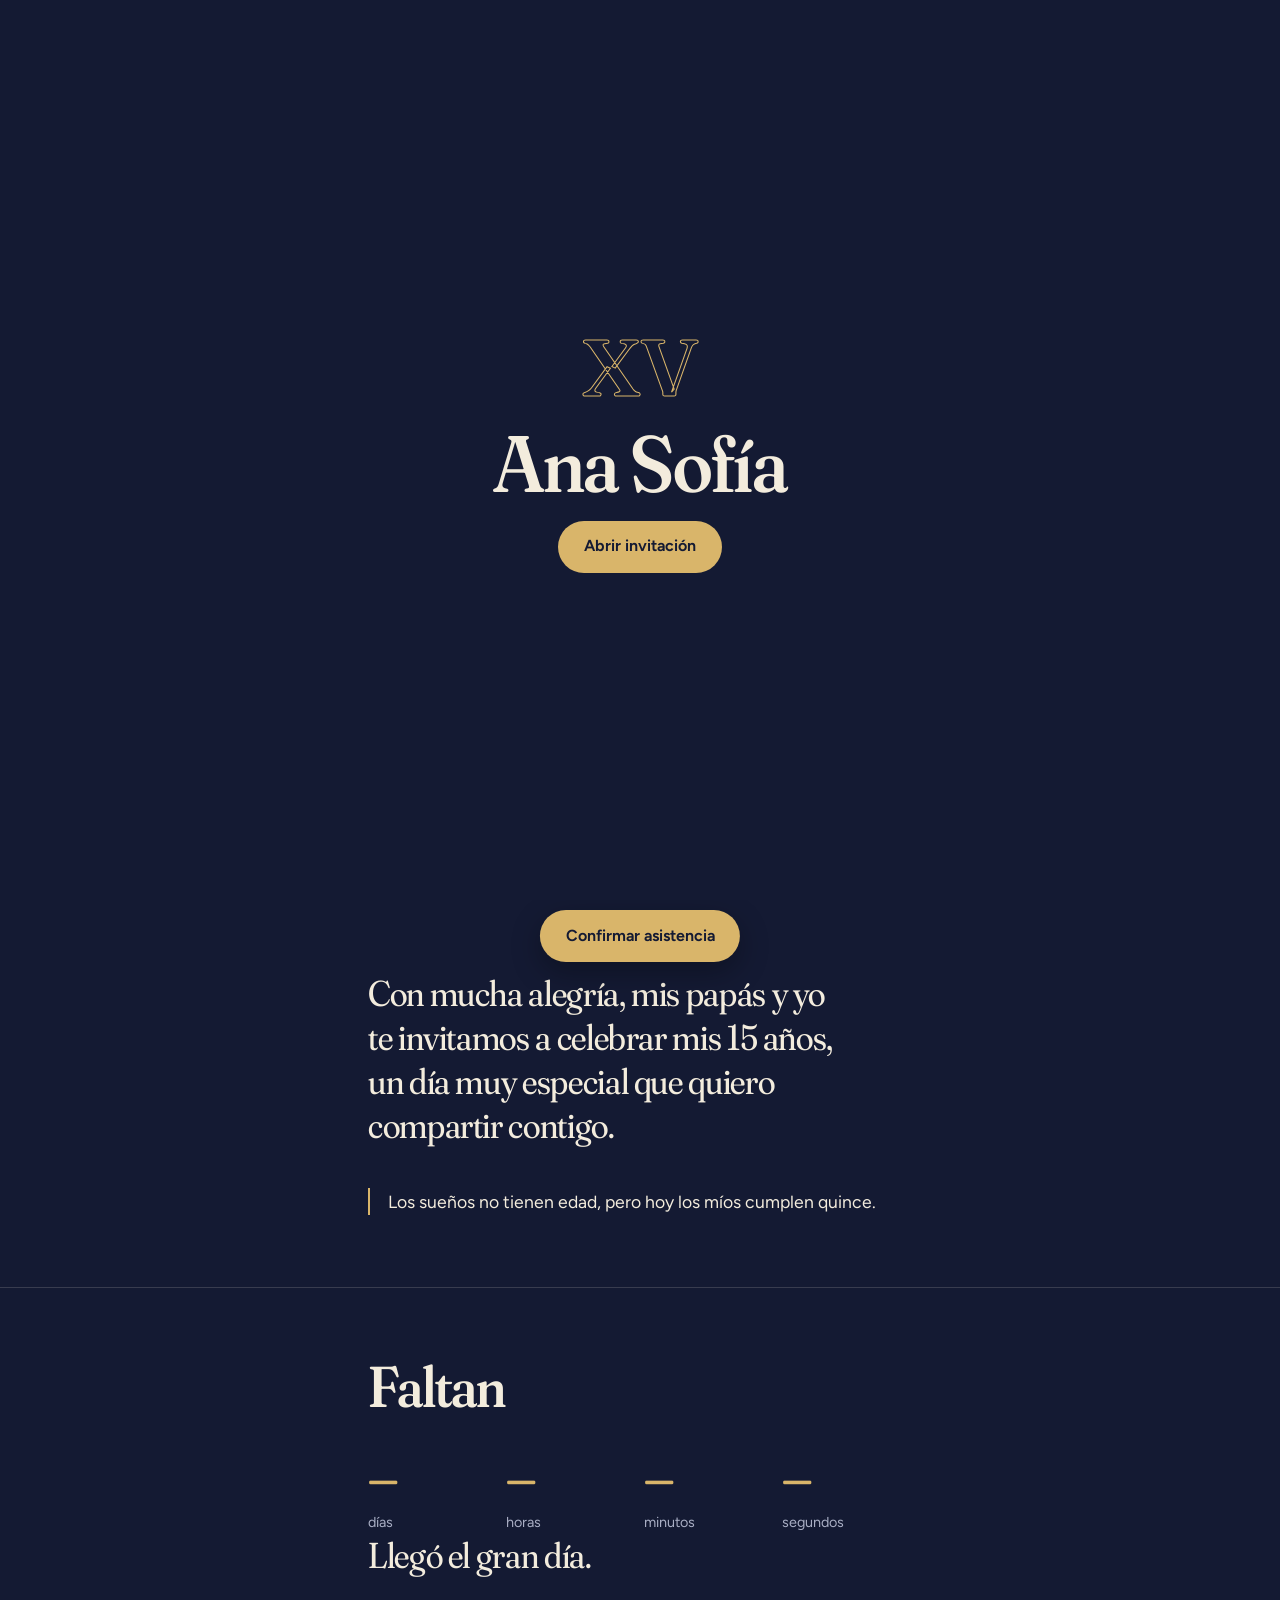
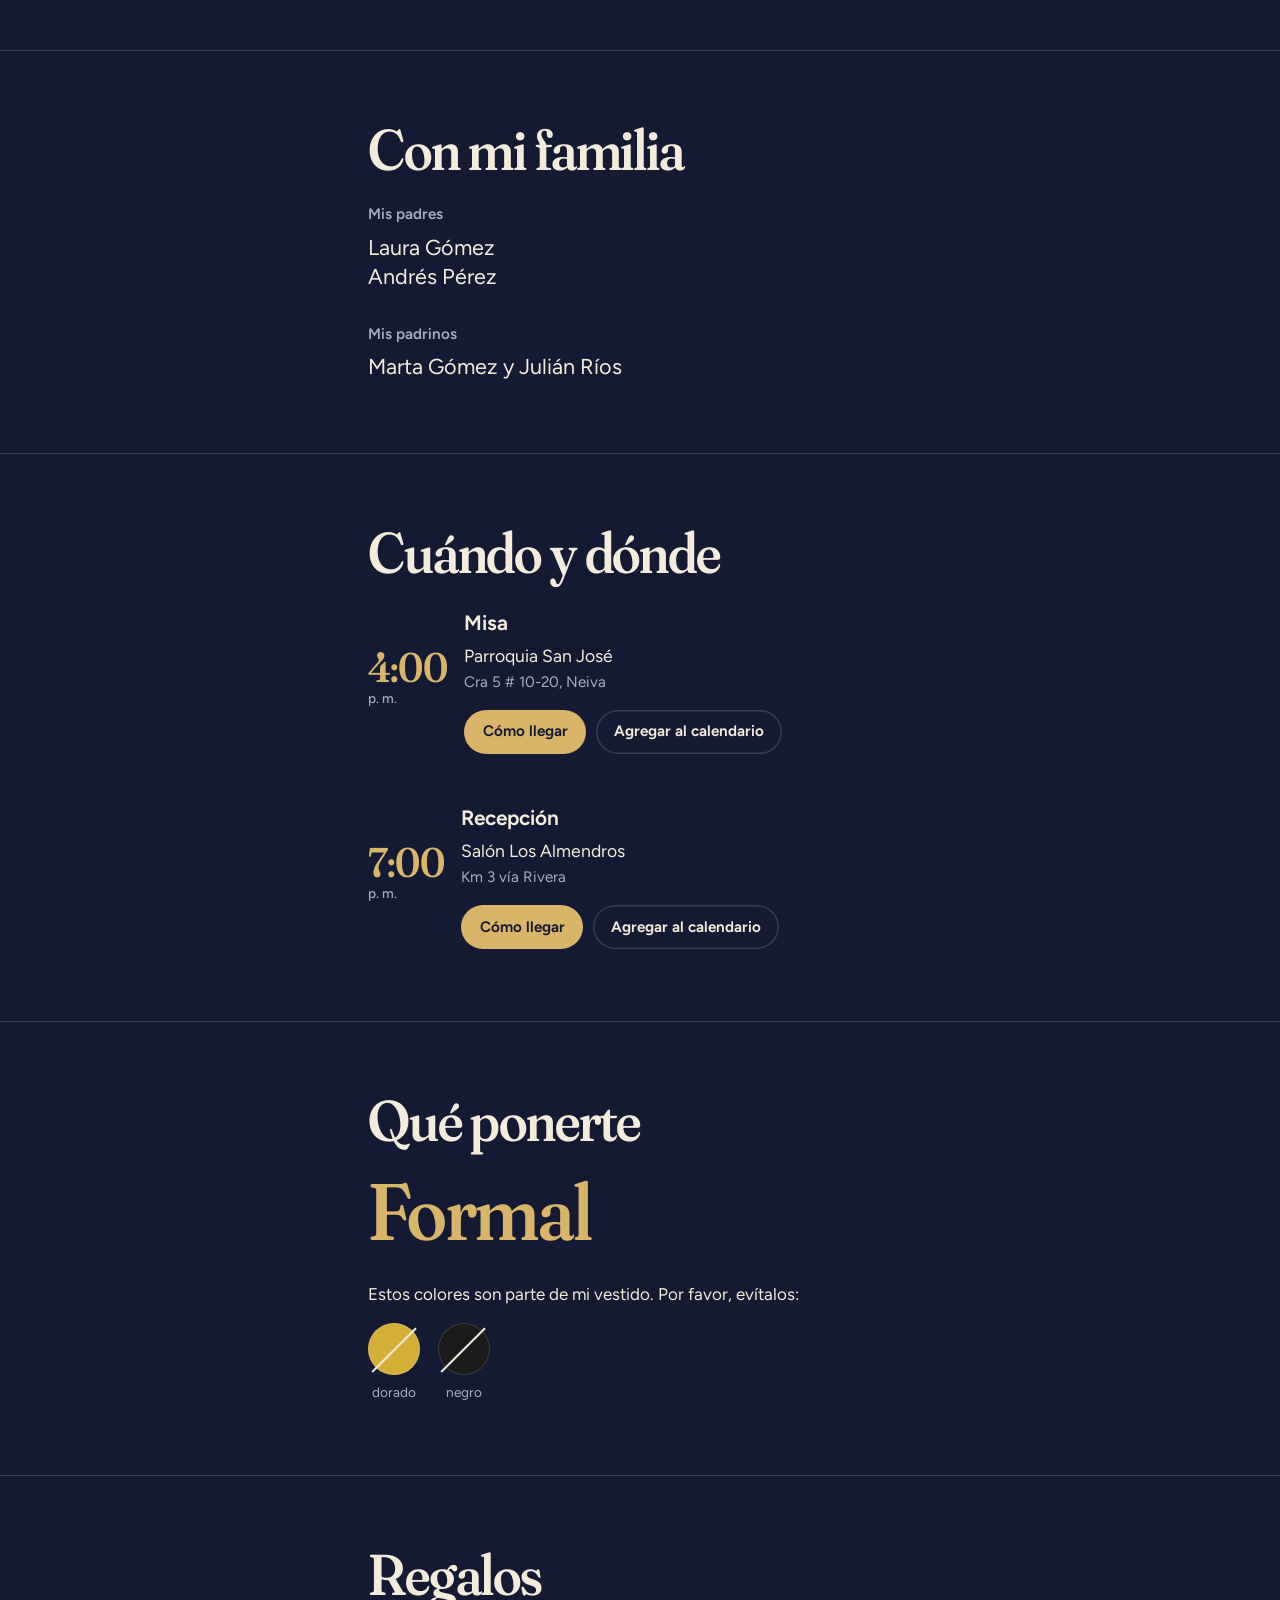
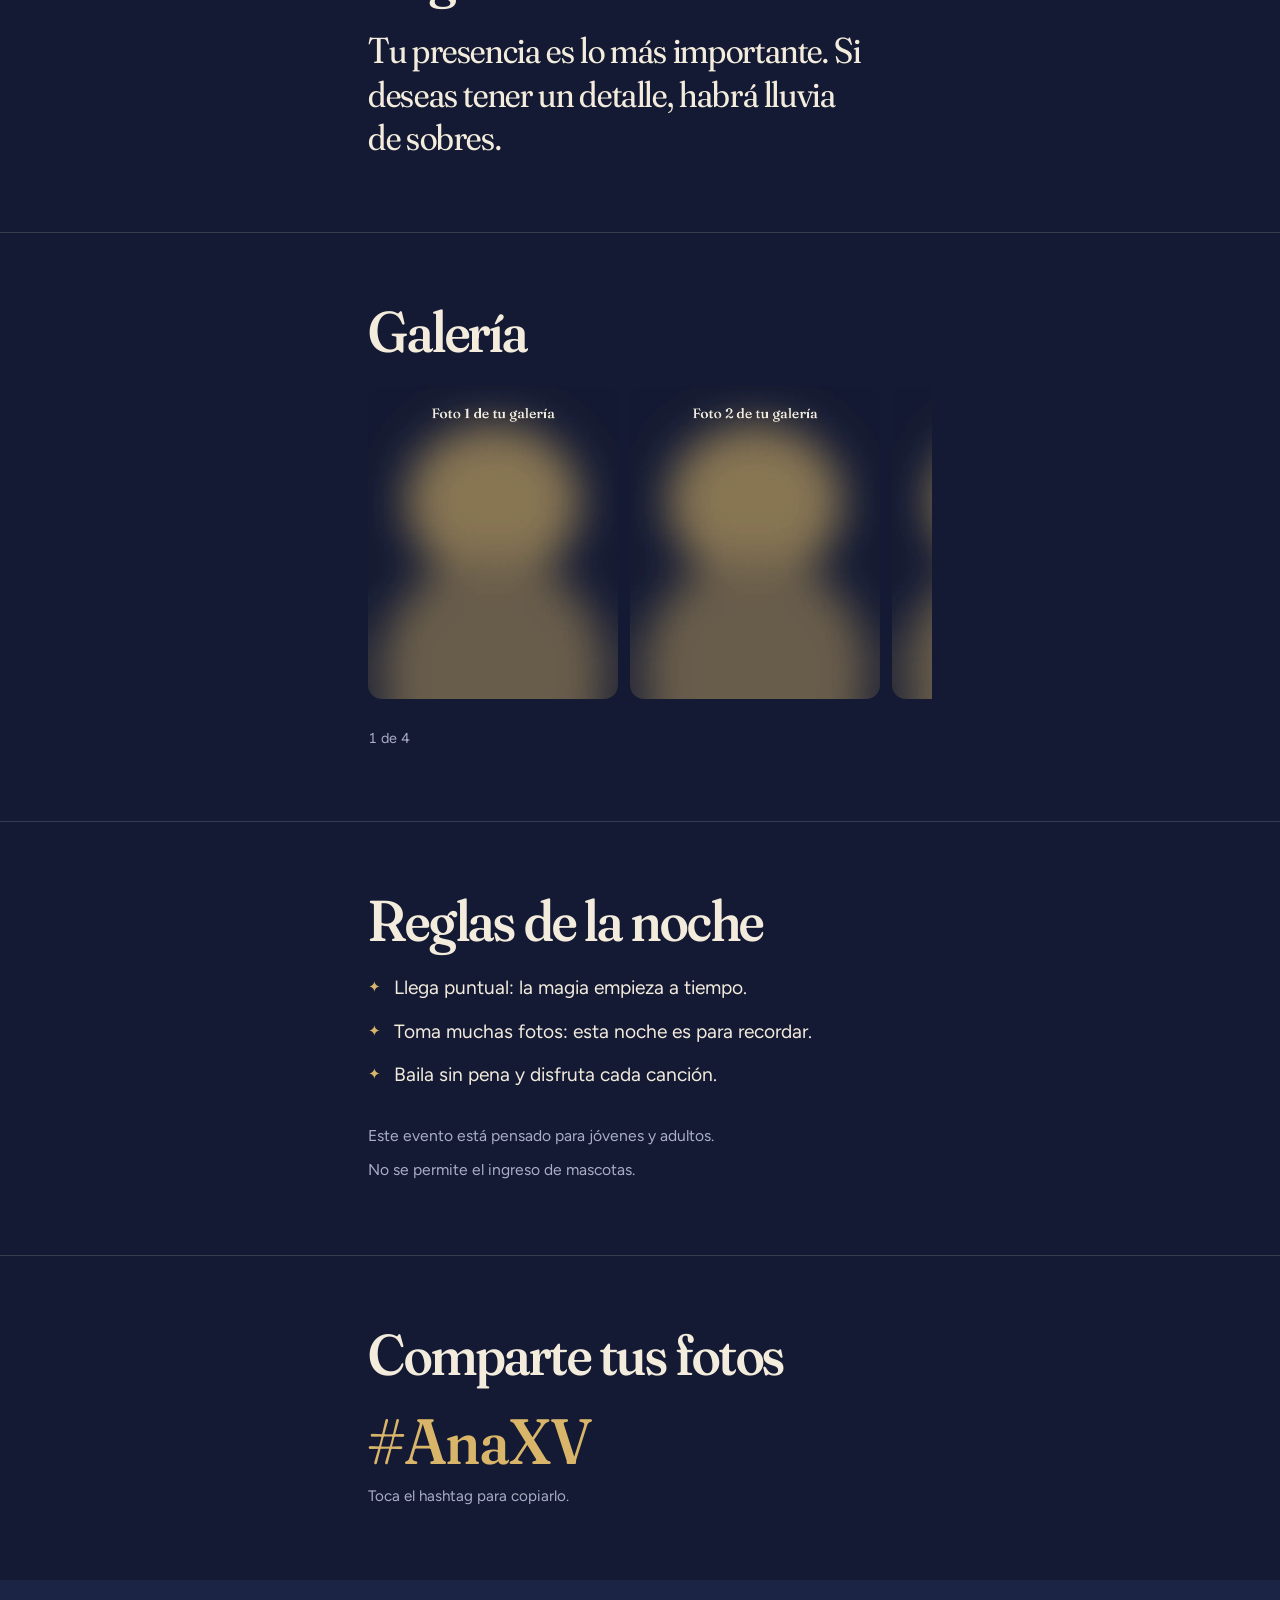
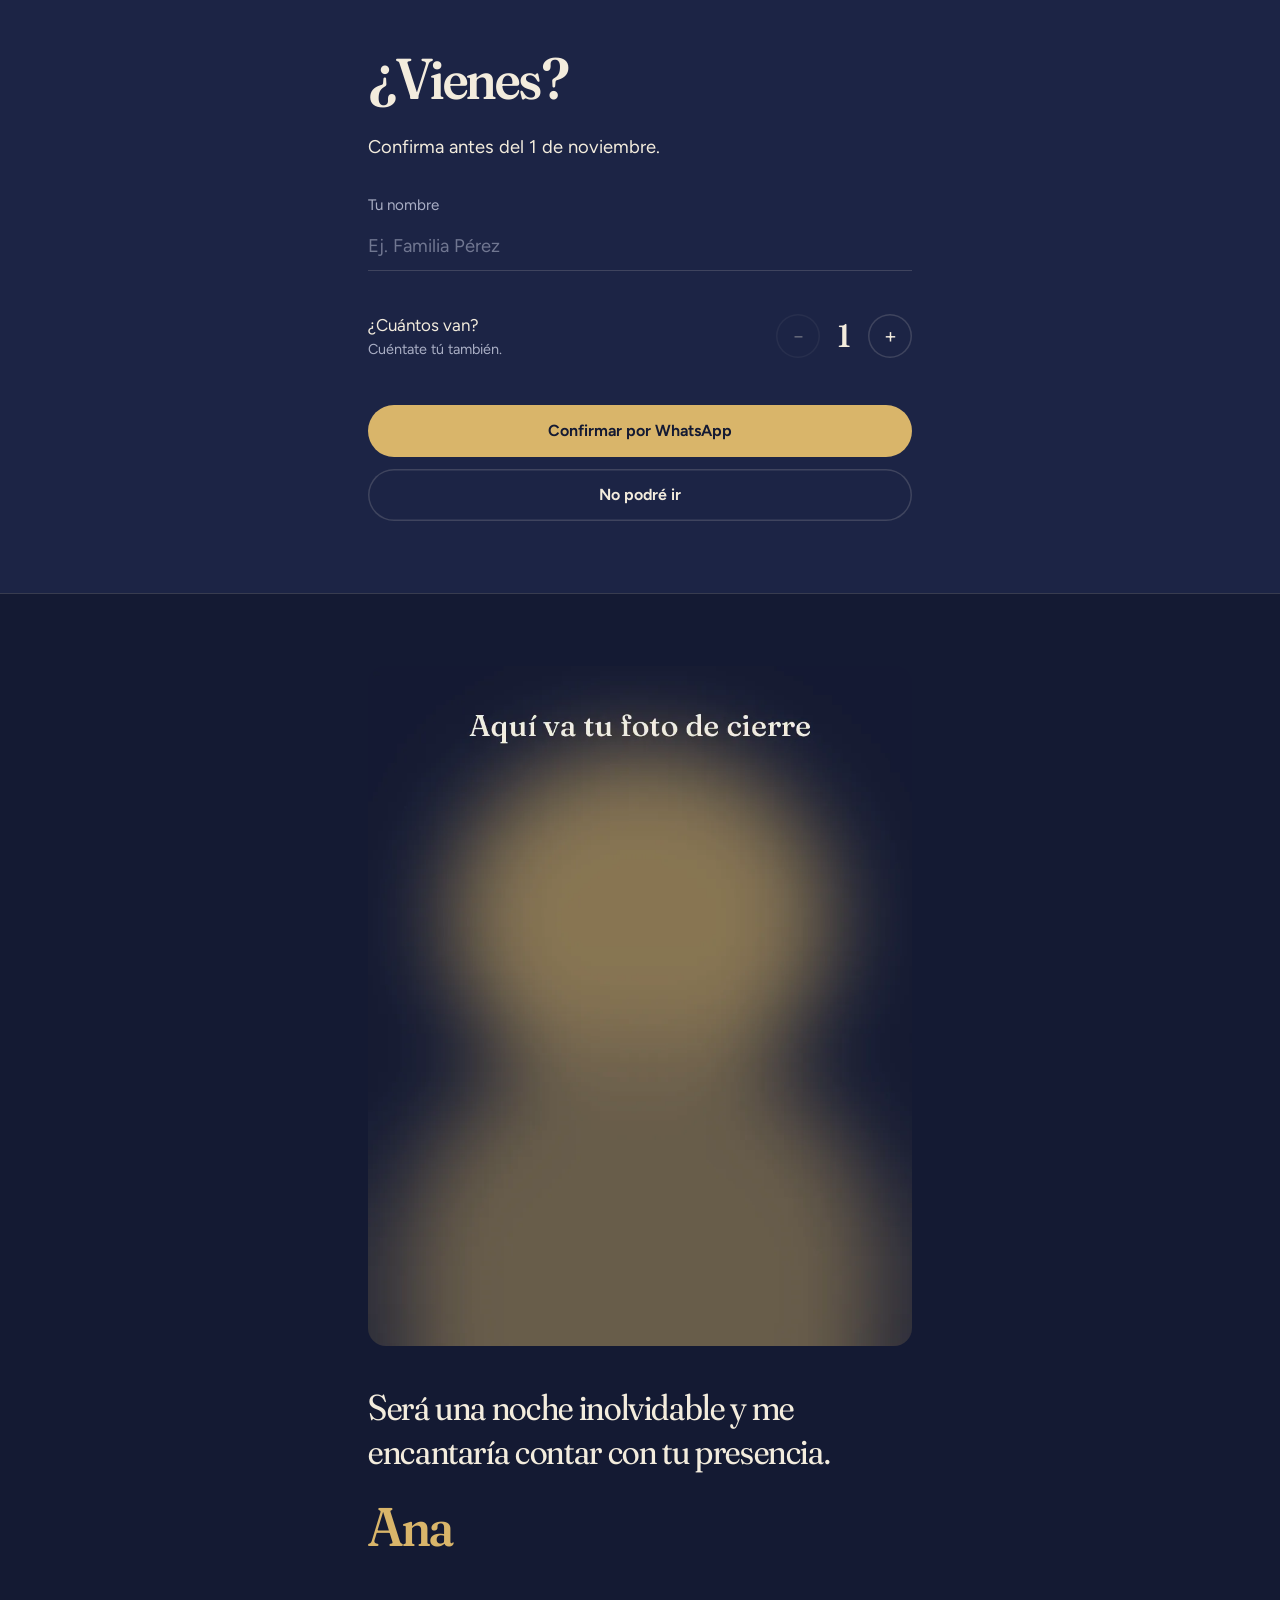
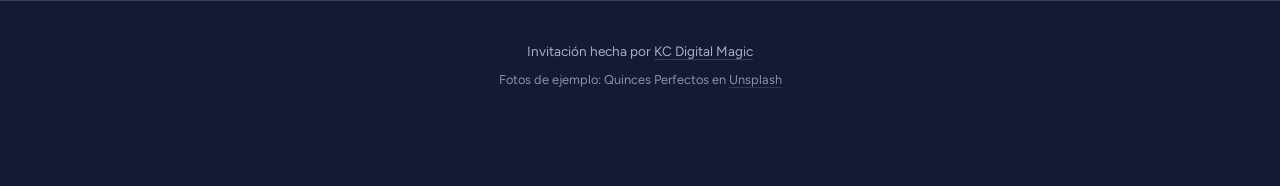
==== commit 8b57e7f7: "Publicación automática" ====
--- a/xv-ana-2611/index.html
+++ b/xv-ana-2611/index.html
@@ -596,7 +596,7 @@
 
 <a class="boton flotante" href="#confirmar">Confirmar asistencia</a>
 
-<script type="application/json" id="datos">{"confirmacion": {"fecha_limite": "2026-11-01", "link": null, "metodo": "whatsapp", "whatsapp": "+57 300 000 0000"}, "cupos_demo": null, "inicio": "2026-11-14T16:00:00", "momentos": [{"direccion": "Cra 5 # 10-20, Neiva", "fin": "2026-11-14T17:00:00", "inicio": "2026-11-14T16:00:00", "lugar": "Parroquia San Jos\u00e9", "titulo": "XV a\u00f1os de Ana Sof\u00eda: misa"}, {"direccion": "Km 3 v\u00eda Rivera", "fin": "2026-11-15T01:00:00", "inicio": "2026-11-14T19:00:00", "lugar": "Sal\u00f3n Los Almendros", "titulo": "XV a\u00f1os de Ana Sof\u00eda: recepci\u00f3n"}], "nombre": "Ana Sof\u00eda", "para_demo": null, "slug": "xv-ana-2611", "url": "https://basic.kcdigitalmagic.com/xv-ana-2611/"}</script>
+<script type="application/json" id="datos">{"confirmacion": {"fecha_limite": "2026-11-01", "link": null, "metodo": "whatsapp", "whatsapp": "+57 300 000 0000"}, "cupos_demo": null, "evento_a": "a los XV a\u00f1os de Ana Sof\u00eda", "inicio": "2026-11-14T16:00:00", "momentos": [{"direccion": "Cra 5 # 10-20, Neiva", "fin": "2026-11-14T17:00:00", "inicio": "2026-11-14T16:00:00", "lugar": "Parroquia San Jos\u00e9", "titulo": "XV a\u00f1os de Ana Sof\u00eda: misa"}, {"direccion": "Km 3 v\u00eda Rivera", "fin": "2026-11-15T01:00:00", "inicio": "2026-11-14T19:00:00", "lugar": "Sal\u00f3n Los Almendros", "titulo": "XV a\u00f1os de Ana Sof\u00eda: recepci\u00f3n"}], "nombre": "Ana Sof\u00eda", "para_demo": null, "slug": "xv-ana-2611", "url": "https://basic.kcdigitalmagic.com/xv-ana-2611/"}</script>
 <script>
 /* KC Basic — comportamiento común de las invitaciones. Sin librerías. */
 (function () {
@@ -773,6 +773,7 @@
 
   /* ---------- Confirmación ---------- */
   var rsvp = datos.confirmacion;
+  var evA = datos.evento_a || ("a los XV años de " + datos.nombre);
   var salida = $("#cupos-n");
   if (salida) {
     var numero = String(rsvp.whatsapp || "").replace(/\D/g, "");
@@ -794,8 +795,8 @@
       menos.disabled = n <= 1;
       mas.disabled = n >= maximo;
       $("#confirmar-si").href = enlaceWhatsApp(quien + (n === 1
-        ? "Confirmo mi asistencia a los XV años de " + datos.nombre + "."
-        : "Confirmamos asistencia a los XV años de " + datos.nombre + ". Seremos " + n + " personas."));
+        ? "Confirmo mi asistencia " + evA + "."
+        : "Confirmamos asistencia " + evA + ". Seremos " + n + " personas."));
     };
     menos.addEventListener("click", function () { if (n > 1) { n--; pintar(); } });
     mas.addEventListener("click", function () { if (n < maximo) { n++; pintar(); } });
@@ -808,7 +809,7 @@
 
     var pintarNo = function () {
       $("#confirmar-no").href = enlaceWhatsApp(quien + (plural ? "No podremos" : "No podré") +
-        " asistir a los XV años de " + datos.nombre + ". ¡Gracias por la invitación!");
+        " asistir " + evA + ". ¡Gracias por la invitación!");
     };
     pintarNo();
     if (campoNombre) campoNombre.addEventListener("input", function () { pintar(); pintarNo(); });
